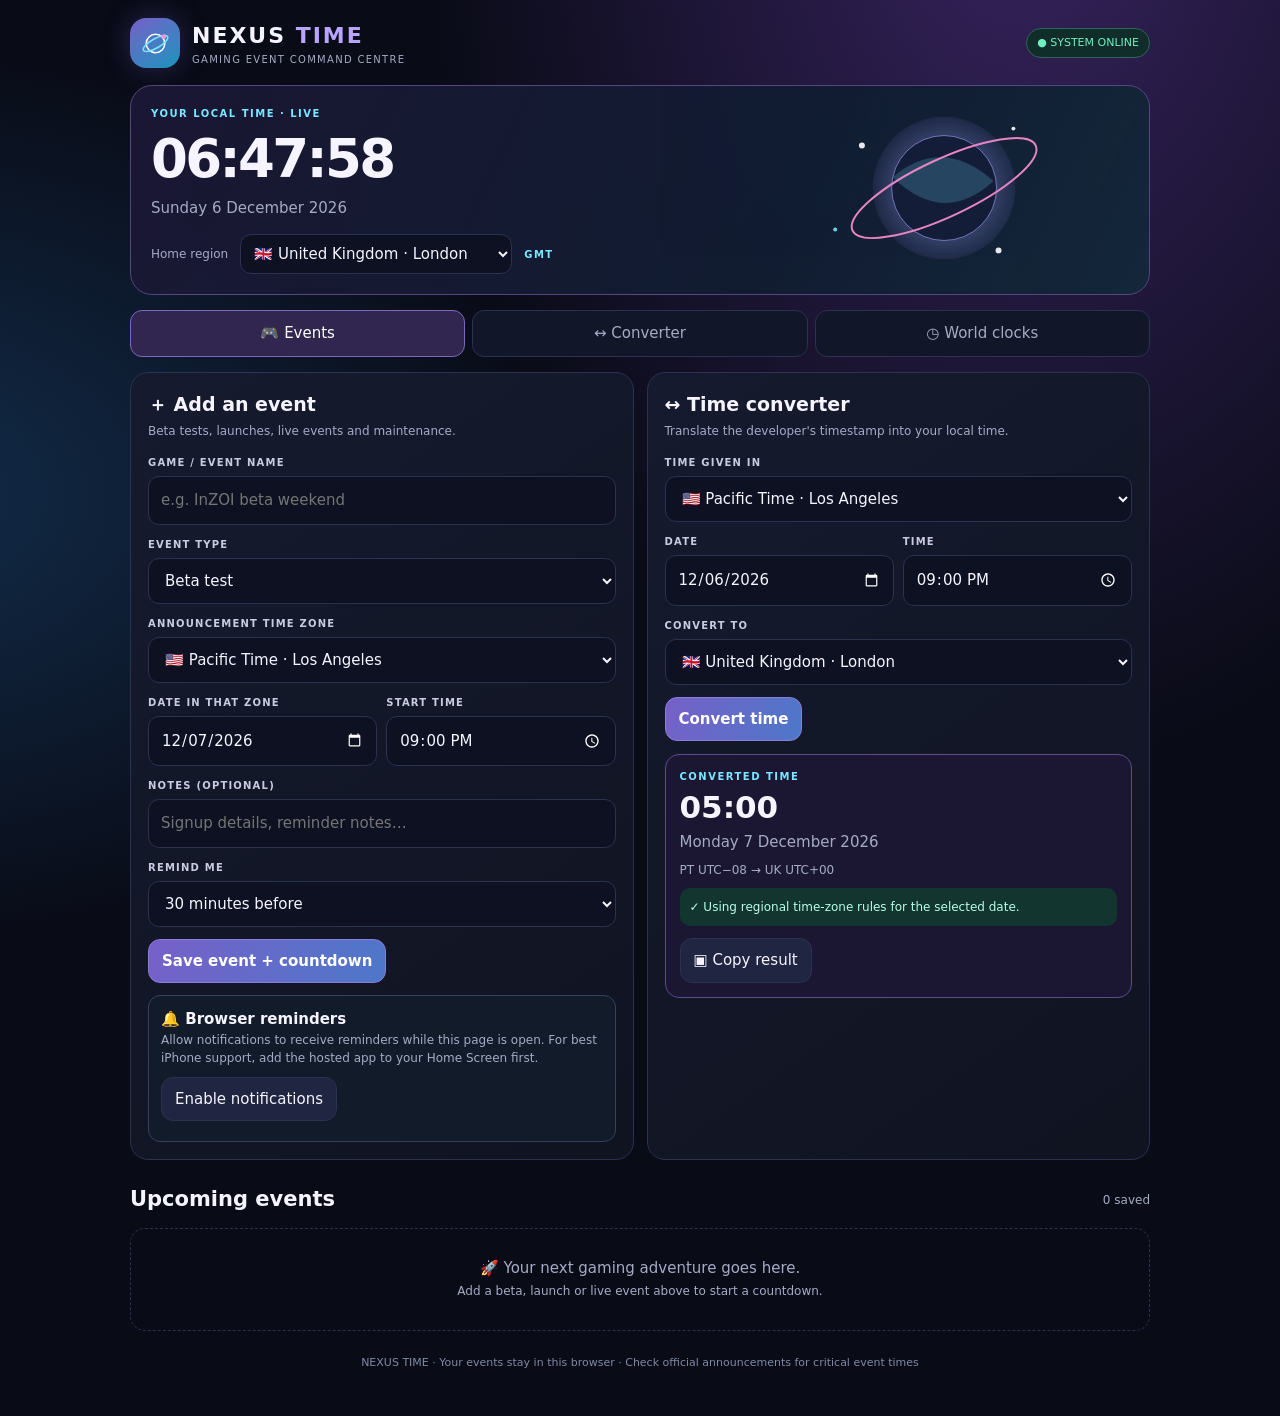
==== nexus-time/index.html @ 7887e9d9 "Add NEXUS TIME gaming event app" ====
<!doctype html>
<html lang="en">
<head>
<meta charset="utf-8"><meta name="viewport" content="width=device-width,initial-scale=1,viewport-fit=cover">
<meta name="theme-color" content="#0a0b18"><meta name="apple-mobile-web-app-capable" content="yes"><meta name="apple-mobile-web-app-status-bar-style" content="black-translucent"><meta name="apple-mobile-web-app-title" content="Nexus Time">
<link rel="manifest" href="./manifest.json"><link rel="icon" href="./icon.svg" type="image/svg+xml"><link rel="apple-touch-icon" href="./icon.svg">
<title>NEXUS TIME — Gaming Event HQ</title>
<style>
:root{color-scheme:dark;--bg:#090b16;--panel:#121629;--panel2:#191e35;--line:#2a3151;--text:#f5f4ff;--muted:#a5abc5;--purple:#b9a5ff;--cyan:#78e7ff;--green:#70efc0;--pink:#ff91d2}
*{box-sizing:border-box}body{margin:0;background:radial-gradient(ellipse at 80% -10%,#37235f 0,transparent 42%),radial-gradient(ellipse at -10% 35%,#122d4b 0,transparent 35%),var(--bg);color:var(--text);font:15px/1.5 system-ui,-apple-system,BlinkMacSystemFont,"Segoe UI",sans-serif}button,input,select{font:inherit}button{cursor:pointer;border:1px solid var(--line);border-radius:12px;padding:10px 13px;color:var(--text);background:#202641}button:active{transform:scale(.98)}input,select{width:100%;min-width:0;background:#0d1121;color:var(--text);border:1px solid var(--line);border-radius:11px;padding:12px}label{display:block;font-size:10px;letter-spacing:.12em;color:#c8cbe2;margin:0 0 6px;font-weight:750}.wrap{max-width:1050px;margin:auto;padding:18px 15px 45px}.head{display:flex;align-items:center;gap:12px;margin-bottom:17px}.logo{width:50px;height:50px;border-radius:16px;background:linear-gradient(145deg,#7760c9,#1c95bd);display:grid;place-items:center;box-shadow:0 0 28px #8a70ff40}.brand{font-weight:900;letter-spacing:.09em;font-size:22px}.brand span{color:var(--purple)}.sub{font-size:10px;letter-spacing:.13em;color:var(--muted)}.live{margin-left:auto;border:1px solid #2c6759;color:var(--green);background:#102d29;border-radius:20px;padding:6px 10px;font-size:11px;white-space:nowrap}.hero{position:relative;overflow:hidden;border:1px solid #554581;border-radius:22px;padding:20px;background:linear-gradient(115deg,#1b1735ed,#101d31ed 65%,#14283b);margin-bottom:15px;min-height:180px}.hero:after{content:"";position:absolute;right:0;top:0;width:48%;height:100%;background:url("data:image/svg+xml,%3Csvg xmlns='http://www.w3.org/2000/svg' viewBox='0 0 300 210'%3E%3Cdefs%3E%3CradialGradient id='g'%3E%3Cstop stop-color='%2378e7ff' stop-opacity='.7'/%3E%3Cstop offset='1' stop-color='%23a58bff' stop-opacity='.1'/%3E%3C/radialGradient%3E%3C/defs%3E%3Ccircle cx='190' cy='103' r='72' fill='url(%23g)'/%3E%3Ccircle cx='190' cy='103' r='53' fill='%23151d39' stroke='%23a9a0ff' stroke-opacity='.7'/%3E%3Cpath d='M138 92 Q188 50 240 96 Q190 142 138 92Z' fill='%2378e7ff' fill-opacity='.22'/%3E%3Cellipse cx='190' cy='103' rx='102' ry='29' fill='none' stroke='%23ff91d2' stroke-width='2' transform='rotate(-25 190 103)'/%3E%3Ccircle cx='107' cy='60' r='3' fill='white'/%3E%3Ccircle cx='260' cy='43' r='2' fill='white'/%3E%3Ccircle cx='80' cy='145' r='2' fill='%2378e7ff'/%3E%3Ccircle cx='245' cy='166' r='3' fill='white'/%3E%3C/svg%3E") center/contain no-repeat;opacity:.9;pointer-events:none}.eyebrow{color:var(--cyan);font-size:10px;letter-spacing:.15em;font-weight:800}.clock{font-size:clamp(35px,8vw,53px);font-weight:850;letter-spacing:-.05em;line-height:1.2;margin:6px 0}.muted{color:var(--muted)}.small{font-size:12px}.homebar{display:flex;align-items:center;gap:12px;flex-wrap:wrap;margin-top:15px;position:relative;z-index:1}.homebar select{width:auto;max-width:100%;padding:9px}.tabs{display:flex;gap:7px;margin:15px 0}.tab{flex:1;background:#121629;color:var(--muted);padding:11px 5px}.tab.active{background:#30264f;border-color:#7c68bd;color:white}.layout{display:grid;grid-template-columns:1fr 1fr;gap:13px}.panel,.event{background:linear-gradient(145deg,#151a2e,#101421);border:1px solid var(--line);border-radius:18px;padding:17px}.panel h2{font-size:19px;margin:0 0 4px}.panel p{margin:0 0 15px}.field{margin-bottom:12px}.grid2{display:grid;grid-template-columns:1fr 1fr;gap:9px}.primary{background:linear-gradient(110deg,#7760c9,#4d78c9);border-color:#8b7bdb;color:white;font-weight:750}.result{background:#1b1732;border:1px solid #5d4b91;border-radius:14px;padding:14px;margin-top:13px}.resulttime{font-size:31px;font-weight:850}.notice{padding:10px;border-radius:10px;background:#35242b;color:#ffd9e0;font-size:12px;margin-top:9px}.good{background:#13352f;color:#b5ffe4}.sectionhead{display:flex;align-items:center;justify-content:space-between;gap:10px;margin:24px 0 12px}.sectionhead h2{margin:0;font-size:21px}.events{display:grid;grid-template-columns:repeat(2,minmax(0,1fr));gap:12px}.event{padding:15px}.eventtop{display:flex;justify-content:space-between;gap:8px;align-items:center}.tag{font-size:10px;text-transform:uppercase;letter-spacing:.1em;color:var(--purple);font-weight:800}.event h3{margin:7px 0 3px;font-size:18px;overflow-wrap:anywhere}.count{font-size:23px;color:var(--green);font-weight:850;letter-spacing:-.03em;margin:12px 0 0}.actions{display:flex;gap:7px;flex-wrap:wrap;margin-top:13px}.actions button{font-size:12px;padding:7px 9px}.empty{grid-column:1/-1;text-align:center;padding:28px;border:1px dashed var(--line);border-radius:15px;color:var(--muted)}.zones{display:grid;grid-template-columns:repeat(2,minmax(0,1fr));gap:10px}.zone{display:flex;align-items:center;justify-content:space-between;gap:9px;padding:13px;background:#141a2b;border:1px solid #232b45;border-radius:13px}.zname{font-weight:700}.ztime{font-size:22px;color:var(--purple);font-variant-numeric:tabular-nums}.pin{font-size:12px;padding:6px 8px}.foot{text-align:center;font-size:11px;color:#7f89a6;margin-top:24px}.hidden{display:none!important}.reminderbox{border:1px solid #34415c;background:#111b2a;border-radius:12px;padding:12px;margin-top:12px}.status{font-size:12px;color:var(--muted);margin-top:8px}.toggle{display:flex;gap:9px;align-items:center}.toggle input{width:auto;accent-color:#a995ff}@media(max-width:680px){.wrap{padding:13px 11px 35px}.layout,.events,.zones{grid-template-columns:1fr}.hero{padding:17px;min-height:170px}.hero:after{width:55%;opacity:.6}.panel{padding:14px}.tabs{gap:4px}.tab{font-size:12px}.sectionhead{align-items:flex-start;flex-direction:column}.clock{font-size:42px}}
</style></head><body><main class="wrap">
<header class="head"><div class="logo"><svg width="31" height="31" viewBox="0 0 40 40" fill="none"><circle cx="20" cy="20" r="12" stroke="white" stroke-width="2"/><ellipse cx="20" cy="20" rx="18" ry="6" transform="rotate(-30 20 20)" stroke="#78e7ff" stroke-width="2"/><circle cx="31" cy="11" r="3" fill="#ff91d2"/></svg></div><div><div class="brand">NEXUS <span>TIME</span></div><div class="sub">GAMING EVENT COMMAND CENTRE</div></div><div class="live">● SYSTEM ONLINE</div></header>
<section class="hero"><div class="eyebrow">YOUR LOCAL TIME · LIVE</div><div id="homeTime" class="clock">--:--:--</div><div id="homeDate" class="muted">Loading your clock…</div><div class="homebar"><span class="small muted">Home region</span><select id="homeZone" aria-label="Home time zone"></select><span id="homeAbbr" class="eyebrow">BST / GMT</span></div></section>
<nav class="tabs"><button class="tab active" data-tab="events">🎮 Events</button><button class="tab" data-tab="converter">↔ Converter</button><button class="tab" data-tab="clocks">◷ World clocks</button></nav>
<section id="eventsView"><div class="layout">
<section class="panel"><h2>＋ Add an event</h2><p class="muted small">Beta tests, launches, live events and maintenance.</p><form id="eventForm">
<div class="field"><label for="game">GAME / EVENT NAME</label><input id="game" required maxlength="90" placeholder="e.g. InZOI beta weekend"></div>
<div class="field"><label for="kind">EVENT TYPE</label><select id="kind"><option>Beta test</option><option>Game launch</option><option>Server maintenance</option><option>Live event</option><option>Season / update</option><option>Other</option></select></div>
<div class="field"><label for="eventZone">ANNOUNCEMENT TIME ZONE</label><select id="eventZone"></select></div>
<div class="grid2"><div class="field"><label for="eventDate">DATE IN THAT ZONE</label><input id="eventDate" type="date" required></div><div class="field"><label for="eventTime">START TIME</label><input id="eventTime" type="time" value="21:00" required></div></div>
<div class="field"><label for="eventNotes">NOTES (OPTIONAL)</label><input id="eventNotes" maxlength="160" placeholder="Signup details, reminder notes…"></div>
<div class="field"><label for="lead">REMIND ME</label><select id="lead"><option value="5">5 minutes before</option><option value="15">15 minutes before</option><option value="30" selected>30 minutes before</option><option value="60">1 hour before</option><option value="1440">1 day before</option><option value="0">No reminder</option></select></div>
<button class="primary" type="submit">Save event + countdown</button><div id="formMessage" class="status" role="status"></div>
</form><div class="reminderbox"><div style="font-weight:750">🔔 Browser reminders</div><div class="muted small">Allow notifications to receive reminders while this page is open. For best iPhone support, add the hosted app to your Home Screen first.</div><button id="enableNotifications" style="margin-top:10px">Enable notifications</button><div id="notifyStatus" class="status" role="status"></div></div>
</section>
<section class="panel" id="converterPanel"><h2>↔ Time converter</h2><p class="muted small">Translate the developer's timestamp into your local time.</p>
<div class="field"><label for="fromZone">TIME GIVEN IN</label><select id="fromZone"></select></div><div class="grid2"><div class="field"><label for="fromDate">DATE</label><input id="fromDate" type="date"></div><div class="field"><label for="fromTime">TIME</label><input id="fromTime" type="time" value="21:00"></div></div><div class="field"><label for="toZone">CONVERT TO</label><select id="toZone"></select></div><button id="convertBtn" class="primary">Convert time</button>
<div class="result"><div class="eyebrow">CONVERTED TIME</div><div id="convertedTime" class="resulttime">—</div><div id="convertedDate" class="muted">Choose a date and time</div><div id="offsetLine" class="small muted" style="margin-top:8px"></div><div id="dstNotice"></div><button id="copyResult" style="margin-top:12px">▣ Copy result</button></div></section></div>
<div class="sectionhead"><h2>Upcoming events</h2><span id="eventCount" class="muted small">0 saved</span></div><div id="eventsList" class="events"></div></section>
<section id="converterView" class="hidden"><div class="panel"><h2>Time converter</h2><p class="muted small">Enter a date and time on the Events tab to convert it accurately.</p><button class="primary" onclick="document.querySelector('[data-tab=events]').click()">Open converter</button></div></section>
<section id="clocksView" class="hidden"><h2 class="sectionhead">Pinned world clocks</h2><p class="muted small">Your most-used gaming regions, all in one place.</p><div id="zonesList" class="zones"></div><div class="sectionhead"><h2>Pin another region</h2></div><div class="grid2"><select id="addZone"></select><button id="addZoneBtn" class="primary">＋ Pin region</button></div></section>
<footer class="foot">NEXUS TIME · Your events stay in this browser · Check official announcements for critical event times</footer>
</main>
<script>
const Z=[["Europe/London","🇬🇧 United Kingdom · London","UK"],["America/New_York","🇺🇸 Eastern Time · New York","ET"],["America/Los_Angeles","🇺🇸 Pacific Time · Los Angeles","PT"],["America/Chicago","🇺🇸 Central Time · Chicago","CT"],["America/Denver","🇺🇸 Mountain Time · Denver","MT"],["Europe/Berlin","🇪🇺 Central Europe · Berlin","CET/CEST"],["Asia/Tokyo","🇯🇵 Japan · Tokyo","JST"],["Asia/Seoul","🇰🇷 South Korea · Seoul","KST"],["Australia/Sydney","🇦🇺 Australia · Sydney","AET"],["UTC","🌐 Coordinated Universal Time","UTC"],["America/Phoenix","🇺🇸 Arizona · Phoenix","MST"],["Asia/Singapore","🇸🇬 Singapore","SGT"]];
const $=id=>document.getElementById(id), zone=id=>Z.find(z=>z[0]===id)||Z[0], iso=d=>d.getFullYear()+"-"+String(d.getMonth()+1).padStart(2,"0")+"-"+String(d.getDate()).padStart(2,"0");
function fill(id,sel){$(id).innerHTML=Z.map(z=>'<option value="'+z[0]+'" '+(z[0]===sel?'selected':'')+'>'+z[1]+'</option>').join("")}
fill("homeZone","Europe/London");fill("eventZone","America/Los_Angeles");fill("fromZone","America/Los_Angeles");fill("toZone","Europe/London");fill("addZone","Asia/Seoul");
$("eventDate").value=iso(new Date(Date.now()+86400000));$("fromDate").value=iso(new Date());
let pins=["America/Los_Angeles","America/New_York","Asia/Seoul","UTC"],events=[];
try{pins=JSON.parse(localStorage.getItem("nexusPins")||JSON.stringify(pins));events=JSON.parse(localStorage.getItem("nexusEvents")||"[]")}catch(e){}
let lastResult="",notified=new Set();try{notified=new Set(JSON.parse(sessionStorage.getItem("nexusNotified")||"[]"))}catch(e){}
const save=()=>{try{localStorage.setItem("nexusPins",JSON.stringify(pins));localStorage.setItem("nexusEvents",JSON.stringify(events))}catch(e){}};
function parts(d,z){let a={};new Intl.DateTimeFormat("en-GB",{timeZone:z,year:"numeric",month:"2-digit",day:"2-digit",hour:"2-digit",minute:"2-digit",second:"2-digit",hourCycle:"h23"}).formatToParts(d).forEach(p=>a[p.type]=p.value);return a}
function off(d,z){let p=parts(d,z);return Math.round((Date.UTC(+p.year,+p.month-1,+p.day,+p.hour,+p.minute,+p.second)-d.getTime())/60000)}
function offTxt(d,z){let n=off(d,z);return "UTC"+(n<0?"−":"+")+String(Math.floor(Math.abs(n)/60)).padStart(2,"0")+(Math.abs(n)%60?":"+String(Math.abs(n)%60).padStart(2,"0"):"")}
function fmt(d,z,o){return new Intl.DateTimeFormat("en-GB",{timeZone:z,...o}).format(d)}
function localInstant(ds,ts,z){let [y,m,day]=ds.split("-").map(Number),[h,mi]=ts.split(":").map(Number),want=Date.UTC(y,m-1,day,h,mi),guess=want;for(let i=0;i<5;i++){let p=parts(new Date(guess),z),rep=Date.UTC(+p.year,+p.month-1,+p.day,+p.hour,+p.minute,+p.second),next=guess+want-rep;if(next===guess)break;guess=next}return new Date(guess)}
function safe(s){return String(s).replace(/[&<>"']/g,c=>({"&":"&amp;","<":"&lt;",">":"&gt;",'"':"&quot;","'":"&#39;"}[c]))}
function zdt(d,z){return fmt(d,z,{weekday:"short",day:"numeric",month:"short",year:"numeric"})+" · "+fmt(d,z,{hour:"2-digit",minute:"2-digit",hourCycle:"h23"})}
function clock(){let d=new Date(),z=$("homeZone").value;$("homeTime").textContent=fmt(d,z,{hour:"2-digit",minute:"2-digit",second:"2-digit",hourCycle:"h23"});$("homeDate").textContent=fmt(d,z,{weekday:"long",day:"numeric",month:"long",year:"numeric"});$("homeAbbr").textContent=fmt(d,z,{timeZoneName:"short"}).split(" ").pop();renderClocks();renderEvents();checkReminders()}
$("homeZone").addEventListener("change",clock);
function convert(){let f=$("fromZone").value,t=$("toZone").value,ds=$("fromDate").value,ts=$("fromTime").value;if(!ds||!ts)return;let d=localInstant(ds,ts,f),p=parts(d,f),mismatch=+p.year!==+ds.slice(0,4)||+p.month!==+ds.slice(5,7)||+p.day!==+ds.slice(8,10)||+p.hour!==+ts.slice(0,2)||+p.minute!==+ts.slice(3,5);$("convertedTime").textContent=fmt(d,t,{hour:"2-digit",minute:"2-digit",hourCycle:"h23"});$("convertedDate").textContent=fmt(d,t,{weekday:"long",day:"numeric",month:"long",year:"numeric"});$("offsetLine").textContent=zone(f)[2]+" "+offTxt(d,f)+" → "+zone(t)[2]+" "+offTxt(d,t);$("dstNotice").innerHTML=mismatch?'<div class="notice">⚠️ This time may fall in a clock-change gap or overlap. Check the official event timestamp.</div>':'<div class="notice good">✓ Using regional time-zone rules for the selected date.</div>';lastResult=ds+" "+ts+" "+zone(f)[2]+" = "+$("convertedTime").textContent+" on "+$("convertedDate").textContent+" ("+zone(t)[2]+")"}
$("convertBtn").addEventListener("click",convert);["fromZone","toZone","fromDate","fromTime"].forEach(id=>$(id).addEventListener("change",convert));$("copyResult").addEventListener("click",async()=>{if(!lastResult)convert();try{await navigator.clipboard.writeText(lastResult);$("copyResult").textContent="✓ Copied"}catch(e){$("copyResult").textContent="Copy unavailable — select result text"}});
$("eventForm").addEventListener("submit",e=>{e.preventDefault();let name=$("game").value.trim(),date=$("eventDate").value,time=$("eventTime").value,z=$("eventZone").value;if(!name||!date||!time)return;let d=localInstant(date,time,z),p=parts(d,z);if(+p.hour!==+time.slice(0,2)||+p.minute!==+time.slice(3,5)){$("formMessage").textContent="This time may be affected by a clock change. Please check the date and time.";return}events.push({id:Date.now().toString(36)+Math.random().toString(36).slice(2,6),name,kind:$("kind").value,date,time,zone:z,notes:$("eventNotes").value.trim(),lead:+$("lead").value});save();$("game").value="";$("eventNotes").value="";$("formMessage").textContent="Event saved on this device ✓";renderEvents()});
function countdown(ms){if(ms<=0)return "Started / underway";let s=Math.floor(ms/1000),d=Math.floor(s/86400);s%=86400;let h=Math.floor(s/3600);s%=3600;let m=Math.floor(s/60);return d?d+"d "+h+"h "+m+"m":h?h+"h "+m+"m "+s%60+"s":m+"m "+s%60+"s"}
function renderEvents(){let n=new Date();$("eventCount").textContent=events.length+" saved";if(!events.length){$("eventsList").innerHTML='<div class="empty">🚀 Your next gaming adventure goes here.<br><span class="small">Add a beta, launch or live event above to start a countdown.</span></div>';return}events.sort((a,b)=>localInstant(a.date,a.time,a.zone)-localInstant(b.date,b.time,b.zone));$("eventsList").innerHTML=events.map(e=>{let d=localInstant(e.date,e.time,e.zone),diff=d-n;return '<article class="event"><div class="eventtop"><span class="tag">'+safe(e.kind)+'</span><span class="muted small">'+safe(zone(e.zone)[2])+'</span></div><h3>'+safe(e.name)+'</h3><div class="muted small">'+safe(zdt(d,e.zone))+'</div><div class="count">'+countdown(diff)+'</div><div class="muted small">'+(diff>0?"until event starts":diff>-86400000?"started less than 24 hours ago":"event has passed")+'</div>'+(e.notes?'<p class="muted small">'+safe(e.notes)+'</p>':"")+'<div class="muted small" style="margin-top:9px">Your time: '+safe(zdt(d,$("homeZone").value))+'</div><div class="muted small">Reminder: '+(e.lead?e.lead===1440?"1 day before":e.lead>=60?(e.lead/60)+" hour(s) before":e.lead+" min before":"off")+'</div><div class="actions"><button data-action="convert" data-id="'+e.id+'">↔ Convert</button><button data-action="delete" data-id="'+e.id+'">✕ Remove</button></div></article>'}).join("")}
$("eventsList").addEventListener("click",e=>{let b=e.target.closest("button[data-action]");if(!b)return;let item=events.find(x=>x.id===b.dataset.id);if(!item)return;if(b.dataset.action==="delete"){events=events.filter(x=>x.id!==item.id);save();renderEvents()}else{$("fromZone").value=item.zone;$("fromDate").value=item.date;$("fromTime").value=item.time;$("toZone").value=$("homeZone").value;convert();document.querySelector('[data-tab="converter"]').click();window.scrollTo({top:0,behavior:"smooth"})}});
function renderClocks(){$("zonesList").innerHTML=pins.map(id=>{let d=new Date();return '<div class="zone"><div><div class="zname">'+safe(zone(id)[1])+'</div><div class="muted small">'+offTxt(d,id)+'</div></div><div class="ztime">'+fmt(d,id,{hour:"2-digit",minute:"2-digit",hourCycle:"h23"})+'</div><button class="pin" data-unpin="'+id+'">×</button></div>'}).join("")||'<div class="empty">No pinned zones yet.</div>'}
$("zonesList").addEventListener("click",e=>{let b=e.target.closest("[data-unpin]");if(!b)return;pins=pins.filter(x=>x!==b.dataset.unpin);save();renderClocks()});$("addZoneBtn").addEventListener("click",()=>{let z=$("addZone").value;if(!pins.includes(z))pins.push(z);save();renderClocks()});
document.querySelectorAll("[data-tab]").forEach(b=>b.addEventListener("click",()=>{document.querySelectorAll("[data-tab]").forEach(x=>x.classList.toggle("active",x===b));["events","converter","clocks"].forEach(v=>$(v+"View").classList.toggle("hidden",v!==b.dataset.tab));if(b.dataset.tab==="clocks")renderClocks()}));
$("enableNotifications").addEventListener("click",async()=>{if(!("Notification"in window)){$("notifyStatus").textContent="Notifications are not supported in this browser. Try adding the hosted site to your Home Screen.";return}try{let p=await Notification.requestPermission();$("notifyStatus").textContent=p==="granted"?"Notifications allowed. Reminders work while the app is open; background delivery is not guaranteed.": "Permission not granted. You can still use the countdowns."}catch(e){$("notifyStatus").textContent="Could not request permission here. Open the hosted HTTPS app in Safari."}});
function checkReminders(){if(!("Notification"in window)||Notification.permission!=="granted")return;let now=Date.now();events.forEach(e=>{if(!e.lead)return;let when=localInstant(e.date,e.time,e.zone).getTime(),key=e.id+":"+e.lead;if(when-now<=e.lead*60000&&when-now>e.lead*60000-65000&&!notified.has(key)){try{new Notification("NEXUS TIME · "+e.name,{body:"Starts in "+e.lead+" minutes · "+zdt(new Date(when),$("homeZone").value),icon:"./icon.svg"});notified.add(key);sessionStorage.setItem("nexusNotified",JSON.stringify([...notified]))}catch(err){}}})}
if("serviceWorker"in navigator && location.protocol.startsWith("http"))window.addEventListener("load",()=>navigator.serviceWorker.register("./sw.js").catch(()=>{}));
convert();clock();setInterval(()=>{clock();convert()},1000);
</script></body></html>
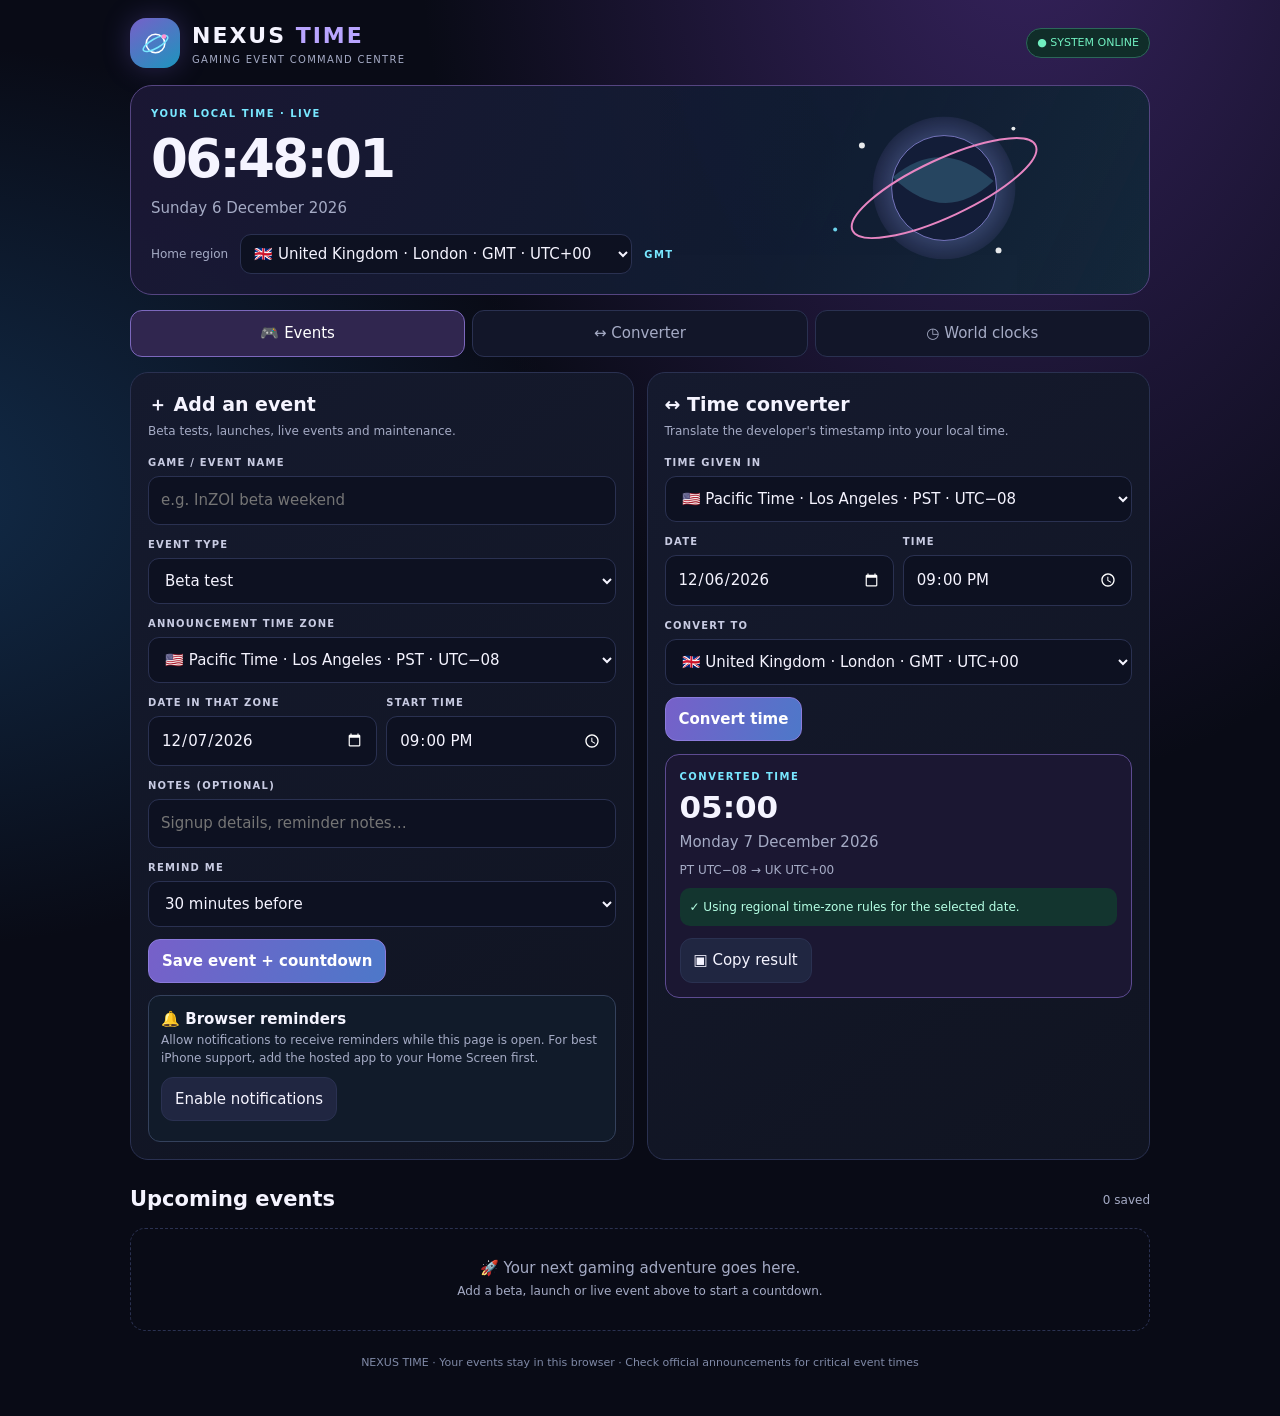
==== commit 1612f449: "Show date-aware time zone abbreviations in selectors" ====
--- a/nexus-time/index.html
+++ b/nexus-time/index.html
@@ -34,9 +34,14 @@
 <script>
 const Z=[["Europe/London","🇬🇧 United Kingdom · London","UK"],["America/New_York","🇺🇸 Eastern Time · New York","ET"],["America/Los_Angeles","🇺🇸 Pacific Time · Los Angeles","PT"],["America/Chicago","🇺🇸 Central Time · Chicago","CT"],["America/Denver","🇺🇸 Mountain Time · Denver","MT"],["Europe/Berlin","🇪🇺 Central Europe · Berlin","CET/CEST"],["Asia/Tokyo","🇯🇵 Japan · Tokyo","JST"],["Asia/Seoul","🇰🇷 South Korea · Seoul","KST"],["Australia/Sydney","🇦🇺 Australia · Sydney","AET"],["UTC","🌐 Coordinated Universal Time","UTC"],["America/Phoenix","🇺🇸 Arizona · Phoenix","MST"],["Asia/Singapore","🇸🇬 Singapore","SGT"]];
 const $=id=>document.getElementById(id), zone=id=>Z.find(z=>z[0]===id)||Z[0], iso=d=>d.getFullYear()+"-"+String(d.getMonth()+1).padStart(2,"0")+"-"+String(d.getDate()).padStart(2,"0");
-function fill(id,sel){$(id).innerHTML=Z.map(z=>'<option value="'+z[0]+'" '+(z[0]===sel?'selected':'')+'>'+z[1]+'</option>').join("")}
+function zoneLabel(z,dateStr){let d=dateStr?new Date(dateStr+"T12:00:00Z"):new Date();let a=new Intl.DateTimeFormat("en-US",{timeZone:z[0],timeZoneName:"short"}).formatToParts(d).find(p=>p.type==="timeZoneName")?.value||z[2];return z[1]+" · "+a+" · "+offTxt(d,z[0])}
+function fill(id,sel,dateStr){$(id).innerHTML=Z.map(z=>'<option value="'+z[0]+'" '+(z[0]===sel?'selected':'')+'>'+safe(zoneLabel(z,dateStr))+'</option>').join("")}
+function refreshZoneSelect(id,dateStr){let current=$(id).value;fill(id,current,dateStr)}
 fill("homeZone","Europe/London");fill("eventZone","America/Los_Angeles");fill("fromZone","America/Los_Angeles");fill("toZone","Europe/London");fill("addZone","Asia/Seoul");
 $("eventDate").value=iso(new Date(Date.now()+86400000));$("fromDate").value=iso(new Date());
+refreshZoneSelect("eventZone",$("eventDate").value);refreshZoneSelect("fromZone",$("fromDate").value);refreshZoneSelect("toZone",$("fromDate").value);
+$("eventDate").addEventListener("change",()=>refreshZoneSelect("eventZone",$("eventDate").value));
+$("fromDate").addEventListener("change",()=>{refreshZoneSelect("fromZone",$("fromDate").value);refreshZoneSelect("toZone",$("fromDate").value);convert()});
 let pins=["America/Los_Angeles","America/New_York","Asia/Seoul","UTC"],events=[];
 try{pins=JSON.parse(localStorage.getItem("nexusPins")||JSON.stringify(pins));events=JSON.parse(localStorage.getItem("nexusEvents")||"[]")}catch(e){}
 let lastResult="",notified=new Set();try{notified=new Set(JSON.parse(sessionStorage.getItem("nexusNotified")||"[]"))}catch(e){}
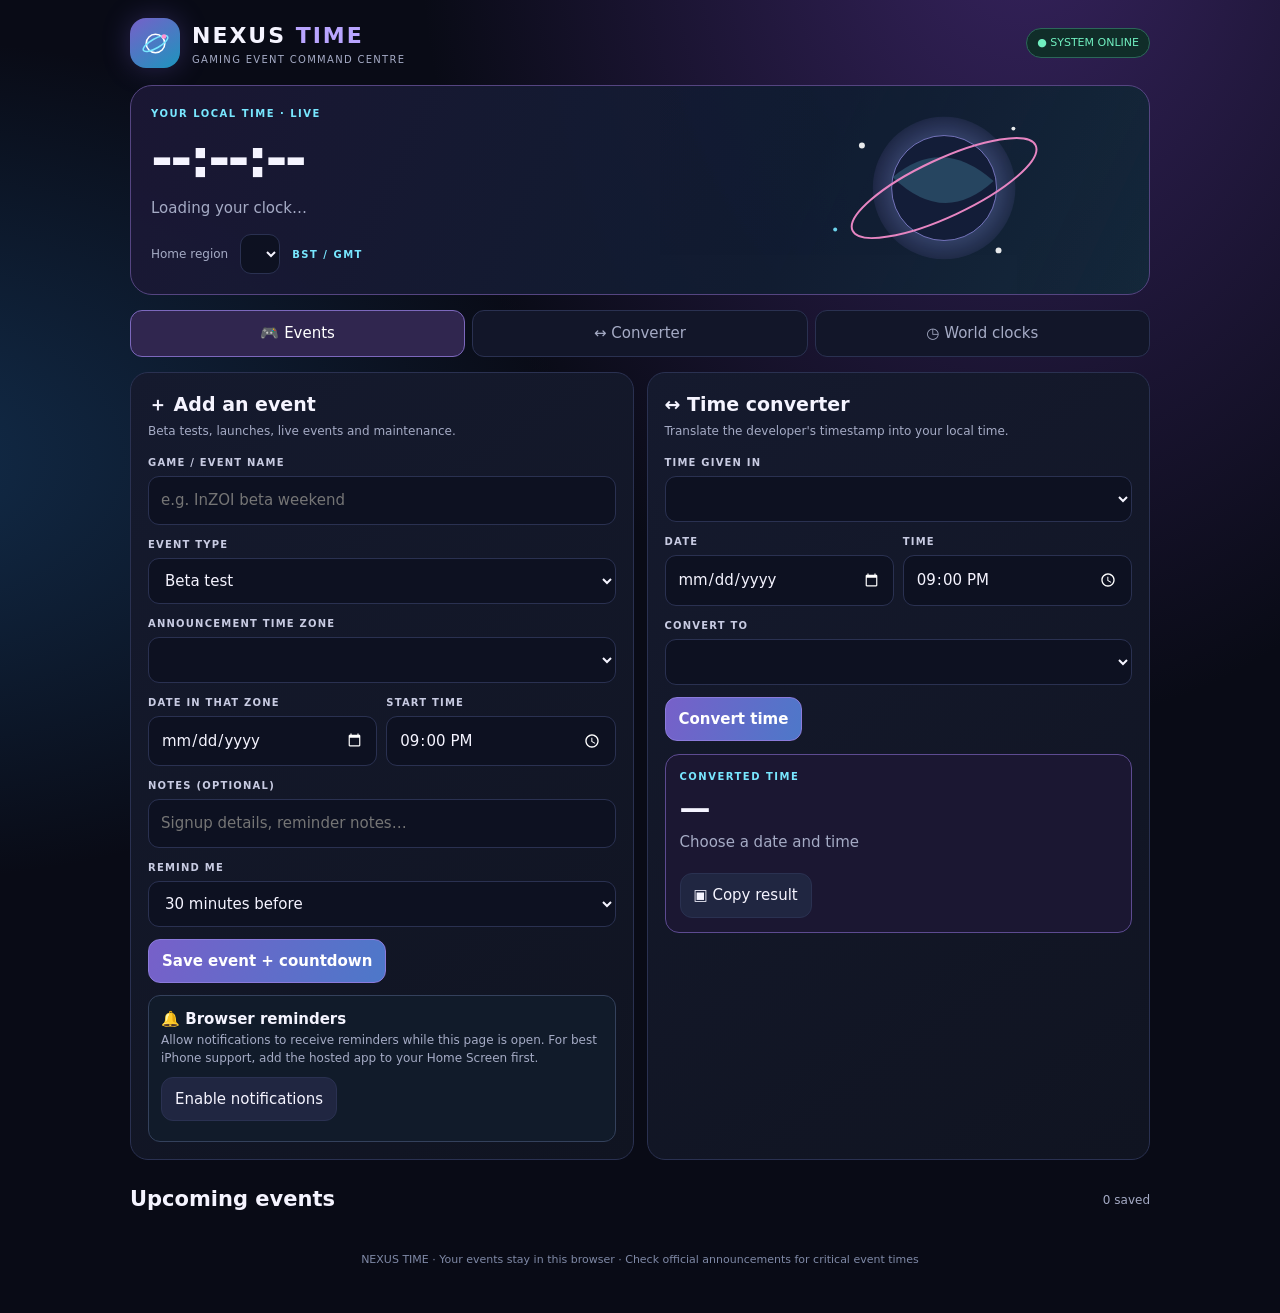
==== commit f96af86c: "Fix selector label initialization" ====
--- a/nexus-time/index.html
+++ b/nexus-time/index.html
@@ -35,7 +35,7 @@
 const Z=[["Europe/London","🇬🇧 United Kingdom · London","UK"],["America/New_York","🇺🇸 Eastern Time · New York","ET"],["America/Los_Angeles","🇺🇸 Pacific Time · Los Angeles","PT"],["America/Chicago","🇺🇸 Central Time · Chicago","CT"],["America/Denver","🇺🇸 Mountain Time · Denver","MT"],["Europe/Berlin","🇪🇺 Central Europe · Berlin","CET/CEST"],["Asia/Tokyo","🇯🇵 Japan · Tokyo","JST"],["Asia/Seoul","🇰🇷 South Korea · Seoul","KST"],["Australia/Sydney","🇦🇺 Australia · Sydney","AET"],["UTC","🌐 Coordinated Universal Time","UTC"],["America/Phoenix","🇺🇸 Arizona · Phoenix","MST"],["Asia/Singapore","🇸🇬 Singapore","SGT"]];
 const $=id=>document.getElementById(id), zone=id=>Z.find(z=>z[0]===id)||Z[0], iso=d=>d.getFullYear()+"-"+String(d.getMonth()+1).padStart(2,"0")+"-"+String(d.getDate()).padStart(2,"0");
 function zoneLabel(z,dateStr){let d=dateStr?new Date(dateStr+"T12:00:00Z"):new Date();let a=new Intl.DateTimeFormat("en-US",{timeZone:z[0],timeZoneName:"short"}).formatToParts(d).find(p=>p.type==="timeZoneName")?.value||z[2];return z[1]+" · "+a+" · "+offTxt(d,z[0])}
-function fill(id,sel,dateStr){$(id).innerHTML=Z.map(z=>'<option value="'+z[0]+'" '+(z[0]===sel?'selected':'')+'>'+safe(zoneLabel(z,dateStr))+'</option>').join("")}
+function fill(id,sel,dateStr){$(id).innerHTML=Z.map(z=>'<option value="'+z[0]+'" '+(z[0]===sel?'selected':'')+''>${zoneLabel(z,dateStr)}</option>').join("")}
 function refreshZoneSelect(id,dateStr){let current=$(id).value;fill(id,current,dateStr)}
 fill("homeZone","Europe/London");fill("eventZone","America/Los_Angeles");fill("fromZone","America/Los_Angeles");fill("toZone","Europe/London");fill("addZone","Asia/Seoul");
 $("eventDate").value=iso(new Date(Date.now()+86400000));$("fromDate").value=iso(new Date());
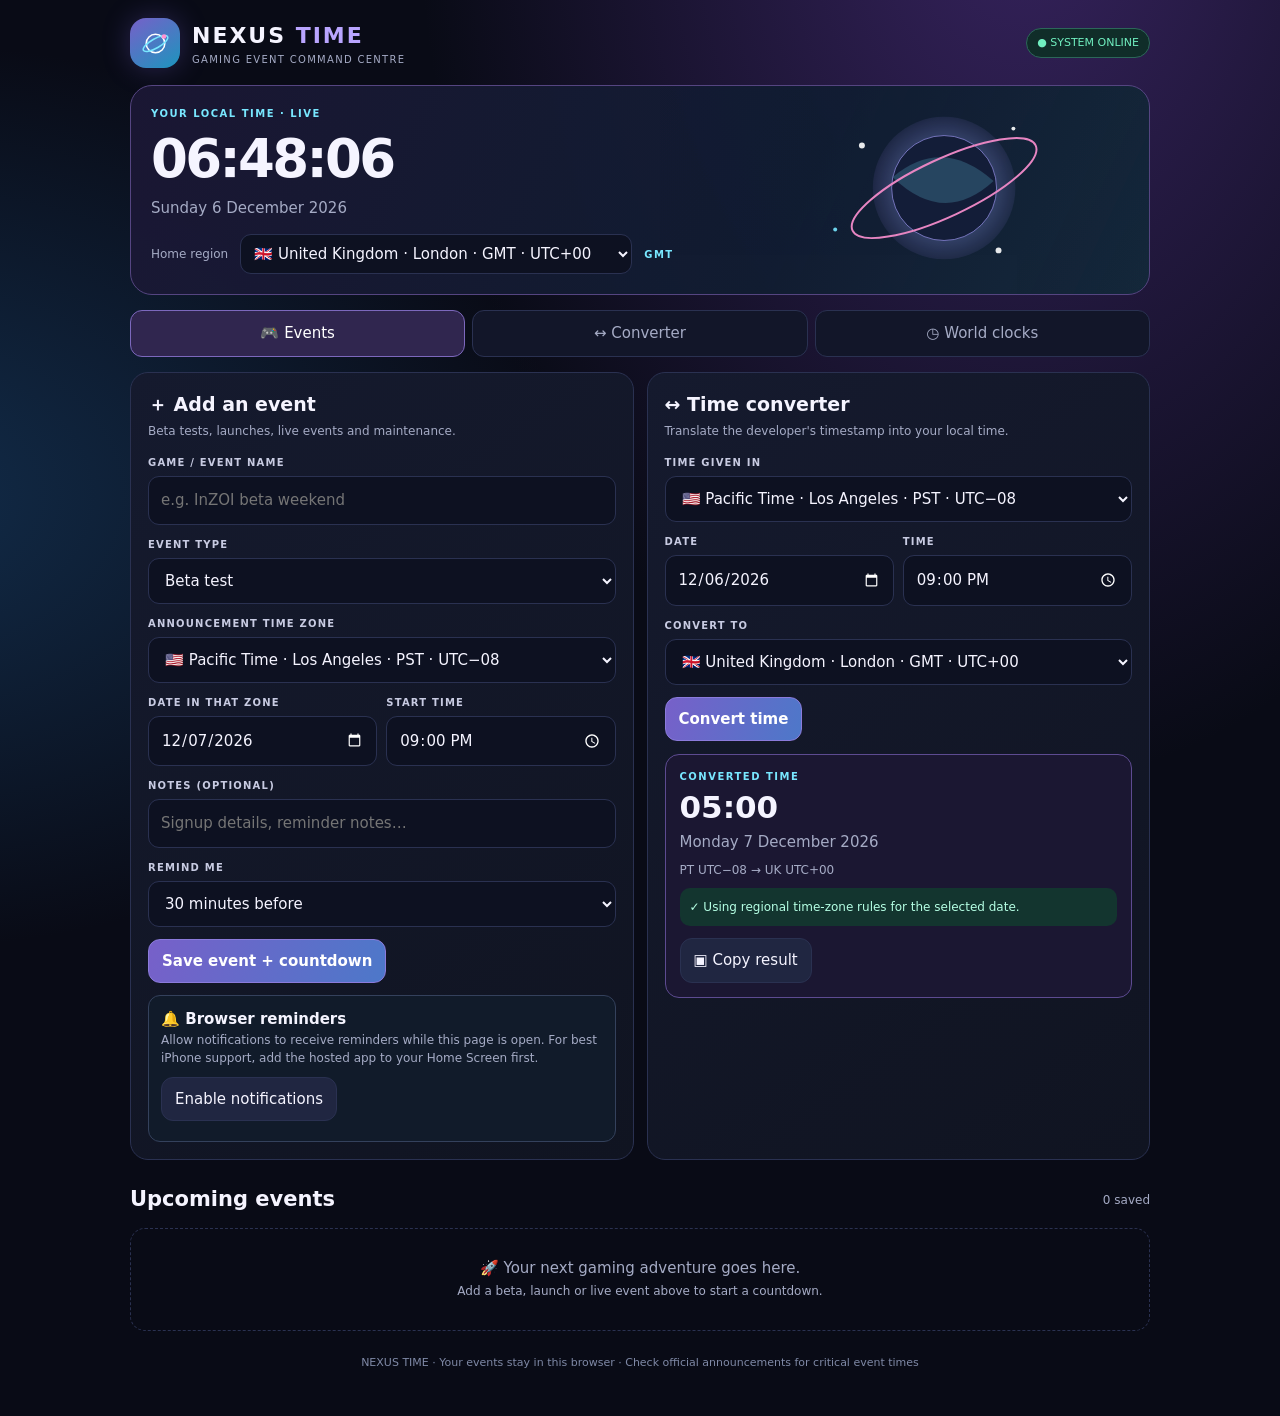
==== commit 56eabedc: "Correct dynamic time zone option labels" ====
--- a/nexus-time/index.html
+++ b/nexus-time/index.html
@@ -35,7 +35,7 @@
 const Z=[["Europe/London","🇬🇧 United Kingdom · London","UK"],["America/New_York","🇺🇸 Eastern Time · New York","ET"],["America/Los_Angeles","🇺🇸 Pacific Time · Los Angeles","PT"],["America/Chicago","🇺🇸 Central Time · Chicago","CT"],["America/Denver","🇺🇸 Mountain Time · Denver","MT"],["Europe/Berlin","🇪🇺 Central Europe · Berlin","CET/CEST"],["Asia/Tokyo","🇯🇵 Japan · Tokyo","JST"],["Asia/Seoul","🇰🇷 South Korea · Seoul","KST"],["Australia/Sydney","🇦🇺 Australia · Sydney","AET"],["UTC","🌐 Coordinated Universal Time","UTC"],["America/Phoenix","🇺🇸 Arizona · Phoenix","MST"],["Asia/Singapore","🇸🇬 Singapore","SGT"]];
 const $=id=>document.getElementById(id), zone=id=>Z.find(z=>z[0]===id)||Z[0], iso=d=>d.getFullYear()+"-"+String(d.getMonth()+1).padStart(2,"0")+"-"+String(d.getDate()).padStart(2,"0");
 function zoneLabel(z,dateStr){let d=dateStr?new Date(dateStr+"T12:00:00Z"):new Date();let a=new Intl.DateTimeFormat("en-US",{timeZone:z[0],timeZoneName:"short"}).formatToParts(d).find(p=>p.type==="timeZoneName")?.value||z[2];return z[1]+" · "+a+" · "+offTxt(d,z[0])}
-function fill(id,sel,dateStr){$(id).innerHTML=Z.map(z=>'<option value="'+z[0]+'" '+(z[0]===sel?'selected':'')+''>${zoneLabel(z,dateStr)}</option>').join("")}
+function fill(id,sel,dateStr){$(id).innerHTML=Z.map(z=>'<option value="'+z[0]+'" '+(z[0]===sel?'selected':'')+' >'+zoneLabel(z,dateStr)+'</option>').join("")}
 function refreshZoneSelect(id,dateStr){let current=$(id).value;fill(id,current,dateStr)}
 fill("homeZone","Europe/London");fill("eventZone","America/Los_Angeles");fill("fromZone","America/Los_Angeles");fill("toZone","Europe/London");fill("addZone","Asia/Seoul");
 $("eventDate").value=iso(new Date(Date.now()+86400000));$("fromDate").value=iso(new Date());
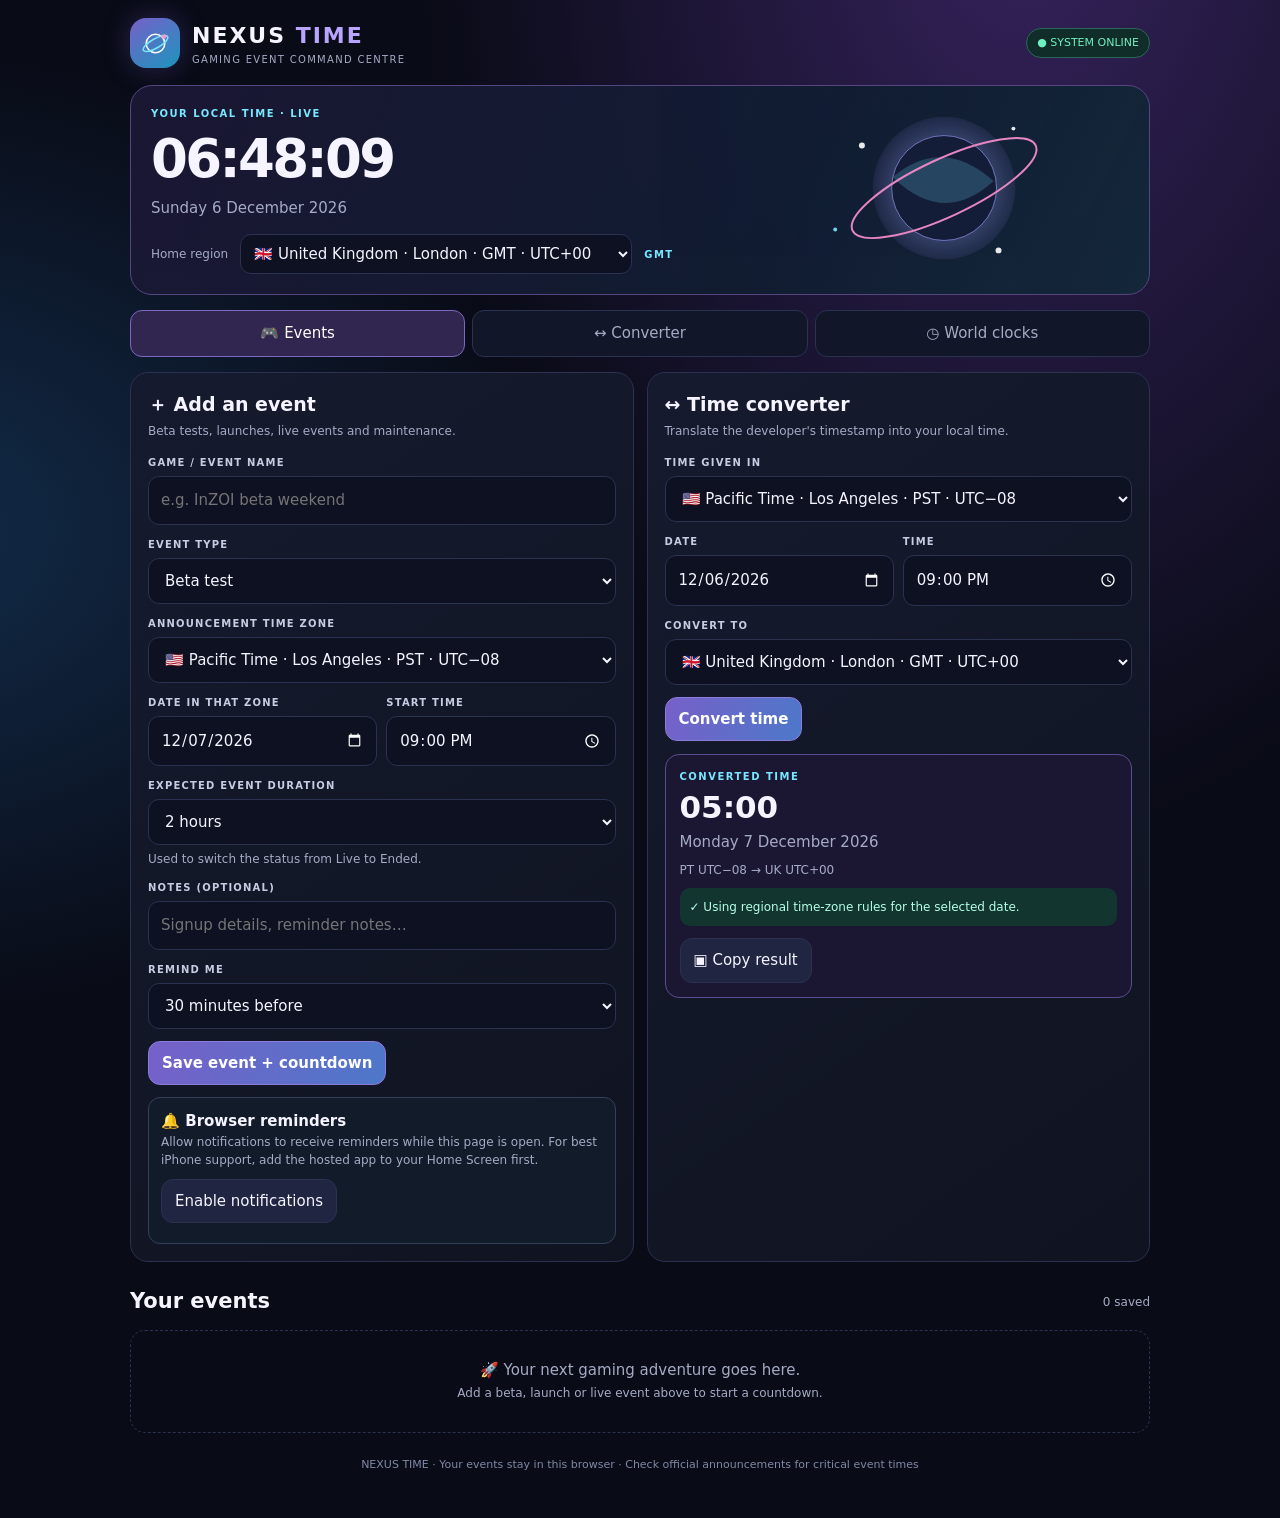
==== commit 9a1abe3a: "Add live event status badges and durations" ====
--- a/nexus-time/index.html
+++ b/nexus-time/index.html
@@ -7,7 +7,7 @@
 <title>NEXUS TIME — Gaming Event HQ</title>
 <style>
 :root{color-scheme:dark;--bg:#090b16;--panel:#121629;--panel2:#191e35;--line:#2a3151;--text:#f5f4ff;--muted:#a5abc5;--purple:#b9a5ff;--cyan:#78e7ff;--green:#70efc0;--pink:#ff91d2}
-*{box-sizing:border-box}body{margin:0;background:radial-gradient(ellipse at 80% -10%,#37235f 0,transparent 42%),radial-gradient(ellipse at -10% 35%,#122d4b 0,transparent 35%),var(--bg);color:var(--text);font:15px/1.5 system-ui,-apple-system,BlinkMacSystemFont,"Segoe UI",sans-serif}button,input,select{font:inherit}button{cursor:pointer;border:1px solid var(--line);border-radius:12px;padding:10px 13px;color:var(--text);background:#202641}button:active{transform:scale(.98)}input,select{width:100%;min-width:0;background:#0d1121;color:var(--text);border:1px solid var(--line);border-radius:11px;padding:12px}label{display:block;font-size:10px;letter-spacing:.12em;color:#c8cbe2;margin:0 0 6px;font-weight:750}.wrap{max-width:1050px;margin:auto;padding:18px 15px 45px}.head{display:flex;align-items:center;gap:12px;margin-bottom:17px}.logo{width:50px;height:50px;border-radius:16px;background:linear-gradient(145deg,#7760c9,#1c95bd);display:grid;place-items:center;box-shadow:0 0 28px #8a70ff40}.brand{font-weight:900;letter-spacing:.09em;font-size:22px}.brand span{color:var(--purple)}.sub{font-size:10px;letter-spacing:.13em;color:var(--muted)}.live{margin-left:auto;border:1px solid #2c6759;color:var(--green);background:#102d29;border-radius:20px;padding:6px 10px;font-size:11px;white-space:nowrap}.hero{position:relative;overflow:hidden;border:1px solid #554581;border-radius:22px;padding:20px;background:linear-gradient(115deg,#1b1735ed,#101d31ed 65%,#14283b);margin-bottom:15px;min-height:180px}.hero:after{content:"";position:absolute;right:0;top:0;width:48%;height:100%;background:url("data:image/svg+xml,%3Csvg xmlns='http://www.w3.org/2000/svg' viewBox='0 0 300 210'%3E%3Cdefs%3E%3CradialGradient id='g'%3E%3Cstop stop-color='%2378e7ff' stop-opacity='.7'/%3E%3Cstop offset='1' stop-color='%23a58bff' stop-opacity='.1'/%3E%3C/radialGradient%3E%3C/defs%3E%3Ccircle cx='190' cy='103' r='72' fill='url(%23g)'/%3E%3Ccircle cx='190' cy='103' r='53' fill='%23151d39' stroke='%23a9a0ff' stroke-opacity='.7'/%3E%3Cpath d='M138 92 Q188 50 240 96 Q190 142 138 92Z' fill='%2378e7ff' fill-opacity='.22'/%3E%3Cellipse cx='190' cy='103' rx='102' ry='29' fill='none' stroke='%23ff91d2' stroke-width='2' transform='rotate(-25 190 103)'/%3E%3Ccircle cx='107' cy='60' r='3' fill='white'/%3E%3Ccircle cx='260' cy='43' r='2' fill='white'/%3E%3Ccircle cx='80' cy='145' r='2' fill='%2378e7ff'/%3E%3Ccircle cx='245' cy='166' r='3' fill='white'/%3E%3C/svg%3E") center/contain no-repeat;opacity:.9;pointer-events:none}.eyebrow{color:var(--cyan);font-size:10px;letter-spacing:.15em;font-weight:800}.clock{font-size:clamp(35px,8vw,53px);font-weight:850;letter-spacing:-.05em;line-height:1.2;margin:6px 0}.muted{color:var(--muted)}.small{font-size:12px}.homebar{display:flex;align-items:center;gap:12px;flex-wrap:wrap;margin-top:15px;position:relative;z-index:1}.homebar select{width:auto;max-width:100%;padding:9px}.tabs{display:flex;gap:7px;margin:15px 0}.tab{flex:1;background:#121629;color:var(--muted);padding:11px 5px}.tab.active{background:#30264f;border-color:#7c68bd;color:white}.layout{display:grid;grid-template-columns:1fr 1fr;gap:13px}.panel,.event{background:linear-gradient(145deg,#151a2e,#101421);border:1px solid var(--line);border-radius:18px;padding:17px}.panel h2{font-size:19px;margin:0 0 4px}.panel p{margin:0 0 15px}.field{margin-bottom:12px}.grid2{display:grid;grid-template-columns:1fr 1fr;gap:9px}.primary{background:linear-gradient(110deg,#7760c9,#4d78c9);border-color:#8b7bdb;color:white;font-weight:750}.result{background:#1b1732;border:1px solid #5d4b91;border-radius:14px;padding:14px;margin-top:13px}.resulttime{font-size:31px;font-weight:850}.notice{padding:10px;border-radius:10px;background:#35242b;color:#ffd9e0;font-size:12px;margin-top:9px}.good{background:#13352f;color:#b5ffe4}.sectionhead{display:flex;align-items:center;justify-content:space-between;gap:10px;margin:24px 0 12px}.sectionhead h2{margin:0;font-size:21px}.events{display:grid;grid-template-columns:repeat(2,minmax(0,1fr));gap:12px}.event{padding:15px}.eventtop{display:flex;justify-content:space-between;gap:8px;align-items:center}.tag{font-size:10px;text-transform:uppercase;letter-spacing:.1em;color:var(--purple);font-weight:800}.event h3{margin:7px 0 3px;font-size:18px;overflow-wrap:anywhere}.count{font-size:23px;color:var(--green);font-weight:850;letter-spacing:-.03em;margin:12px 0 0}.actions{display:flex;gap:7px;flex-wrap:wrap;margin-top:13px}.actions button{font-size:12px;padding:7px 9px}.empty{grid-column:1/-1;text-align:center;padding:28px;border:1px dashed var(--line);border-radius:15px;color:var(--muted)}.zones{display:grid;grid-template-columns:repeat(2,minmax(0,1fr));gap:10px}.zone{display:flex;align-items:center;justify-content:space-between;gap:9px;padding:13px;background:#141a2b;border:1px solid #232b45;border-radius:13px}.zname{font-weight:700}.ztime{font-size:22px;color:var(--purple);font-variant-numeric:tabular-nums}.pin{font-size:12px;padding:6px 8px}.foot{text-align:center;font-size:11px;color:#7f89a6;margin-top:24px}.hidden{display:none!important}.reminderbox{border:1px solid #34415c;background:#111b2a;border-radius:12px;padding:12px;margin-top:12px}.status{font-size:12px;color:var(--muted);margin-top:8px}.toggle{display:flex;gap:9px;align-items:center}.toggle input{width:auto;accent-color:#a995ff}@media(max-width:680px){.wrap{padding:13px 11px 35px}.layout,.events,.zones{grid-template-columns:1fr}.hero{padding:17px;min-height:170px}.hero:after{width:55%;opacity:.6}.panel{padding:14px}.tabs{gap:4px}.tab{font-size:12px}.sectionhead{align-items:flex-start;flex-direction:column}.clock{font-size:42px}}
+*{box-sizing:border-box}body{margin:0;background:radial-gradient(ellipse at 80% -10%,#37235f 0,transparent 42%),radial-gradient(ellipse at -10% 35%,#122d4b 0,transparent 35%),var(--bg);color:var(--text);font:15px/1.5 system-ui,-apple-system,BlinkMacSystemFont,"Segoe UI",sans-serif}button,input,select{font:inherit}button{cursor:pointer;border:1px solid var(--line);border-radius:12px;padding:10px 13px;color:var(--text);background:#202641}button:active{transform:scale(.98)}input,select{width:100%;min-width:0;background:#0d1121;color:var(--text);border:1px solid var(--line);border-radius:11px;padding:12px}label{display:block;font-size:10px;letter-spacing:.12em;color:#c8cbe2;margin:0 0 6px;font-weight:750}.wrap{max-width:1050px;margin:auto;padding:18px 15px 45px}.head{display:flex;align-items:center;gap:12px;margin-bottom:17px}.logo{width:50px;height:50px;border-radius:16px;background:linear-gradient(145deg,#7760c9,#1c95bd);display:grid;place-items:center;box-shadow:0 0 28px #8a70ff40}.brand{font-weight:900;letter-spacing:.09em;font-size:22px}.brand span{color:var(--purple)}.sub{font-size:10px;letter-spacing:.13em;color:var(--muted)}.live{margin-left:auto;border:1px solid #2c6759;color:var(--green);background:#102d29;border-radius:20px;padding:6px 10px;font-size:11px;white-space:nowrap}.hero{position:relative;overflow:hidden;border:1px solid #554581;border-radius:22px;padding:20px;background:linear-gradient(115deg,#1b1735ed,#101d31ed 65%,#14283b);margin-bottom:15px;min-height:180px}.hero:after{content:"";position:absolute;right:0;top:0;width:48%;height:100%;background:url("data:image/svg+xml,%3Csvg xmlns='http://www.w3.org/2000/svg' viewBox='0 0 300 210'%3E%3Cdefs%3E%3CradialGradient id='g'%3E%3Cstop stop-color='%2378e7ff' stop-opacity='.7'/%3E%3Cstop offset='1' stop-color='%23a58bff' stop-opacity='.1'/%3E%3C/radialGradient%3E%3C/defs%3E%3Ccircle cx='190' cy='103' r='72' fill='url(%23g)'/%3E%3Ccircle cx='190' cy='103' r='53' fill='%23151d39' stroke='%23a9a0ff' stroke-opacity='.7'/%3E%3Cpath d='M138 92 Q188 50 240 96 Q190 142 138 92Z' fill='%2378e7ff' fill-opacity='.22'/%3E%3Cellipse cx='190' cy='103' rx='102' ry='29' fill='none' stroke='%23ff91d2' stroke-width='2' transform='rotate(-25 190 103)'/%3E%3Ccircle cx='107' cy='60' r='3' fill='white'/%3E%3Ccircle cx='260' cy='43' r='2' fill='white'/%3E%3Ccircle cx='80' cy='145' r='2' fill='%2378e7ff'/%3E%3Ccircle cx='245' cy='166' r='3' fill='white'/%3E%3C/svg%3E") center/contain no-repeat;opacity:.9;pointer-events:none}.eyebrow{color:var(--cyan);font-size:10px;letter-spacing:.15em;font-weight:800}.clock{font-size:clamp(35px,8vw,53px);font-weight:850;letter-spacing:-.05em;line-height:1.2;margin:6px 0}.muted{color:var(--muted)}.small{font-size:12px}.homebar{display:flex;align-items:center;gap:12px;flex-wrap:wrap;margin-top:15px;position:relative;z-index:1}.homebar select{width:auto;max-width:100%;padding:9px}.tabs{display:flex;gap:7px;margin:15px 0}.tab{flex:1;background:#121629;color:var(--muted);padding:11px 5px}.tab.active{background:#30264f;border-color:#7c68bd;color:white}.layout{display:grid;grid-template-columns:1fr 1fr;gap:13px}.panel,.event{background:linear-gradient(145deg,#151a2e,#101421);border:1px solid var(--line);border-radius:18px;padding:17px}.panel h2{font-size:19px;margin:0 0 4px}.panel p{margin:0 0 15px}.field{margin-bottom:12px}.grid2{display:grid;grid-template-columns:1fr 1fr;gap:9px}.primary{background:linear-gradient(110deg,#7760c9,#4d78c9);border-color:#8b7bdb;color:white;font-weight:750}.result{background:#1b1732;border:1px solid #5d4b91;border-radius:14px;padding:14px;margin-top:13px}.resulttime{font-size:31px;font-weight:850}.notice{padding:10px;border-radius:10px;background:#35242b;color:#ffd9e0;font-size:12px;margin-top:9px}.good{background:#13352f;color:#b5ffe4}.sectionhead{display:flex;align-items:center;justify-content:space-between;gap:10px;margin:24px 0 12px}.sectionhead h2{margin:0;font-size:21px}.events{display:grid;grid-template-columns:repeat(2,minmax(0,1fr));gap:12px}.event{padding:15px}.eventtop{display:flex;justify-content:space-between;gap:8px;align-items:center}.tag{font-size:10px;text-transform:uppercase;letter-spacing:.1em;color:var(--purple);font-weight:800}.event-status{display:inline-flex;align-items:center;gap:6px;border:1px solid var(--line);border-radius:20px;padding:5px 9px;font-size:10px;font-weight:800;letter-spacing:.06em;text-transform:uppercase;white-space:nowrap}.event-status:before{content:"";width:6px;height:6px;border-radius:50%;background:currentColor}.status-upcoming{color:var(--cyan);border-color:#28576b;background:#10232d}.status-soon{color:#ffcf75;border-color:#70552a;background:#302719}.status-live{color:var(--green);border-color:#2c6759;background:#102d29}.status-ended{color:#a5abc5;border-color:#343b53;background:#191e2e}.event h3{margin:7px 0 3px;font-size:18px;overflow-wrap:anywhere}.count{font-size:23px;color:var(--green);font-weight:850;letter-spacing:-.03em;margin:12px 0 0}.actions{display:flex;gap:7px;flex-wrap:wrap;margin-top:13px}.actions button{font-size:12px;padding:7px 9px}.empty{grid-column:1/-1;text-align:center;padding:28px;border:1px dashed var(--line);border-radius:15px;color:var(--muted)}.zones{display:grid;grid-template-columns:repeat(2,minmax(0,1fr));gap:10px}.zone{display:flex;align-items:center;justify-content:space-between;gap:9px;padding:13px;background:#141a2b;border:1px solid #232b45;border-radius:13px}.zname{font-weight:700}.ztime{font-size:22px;color:var(--purple);font-variant-numeric:tabular-nums}.pin{font-size:12px;padding:6px 8px}.foot{text-align:center;font-size:11px;color:#7f89a6;margin-top:24px}.hidden{display:none!important}.reminderbox{border:1px solid #34415c;background:#111b2a;border-radius:12px;padding:12px;margin-top:12px}.status{font-size:12px;color:var(--muted);margin-top:8px}.toggle{display:flex;gap:9px;align-items:center}.toggle input{width:auto;accent-color:#a995ff}@media(max-width:680px){.wrap{padding:13px 11px 35px}.layout,.events,.zones{grid-template-columns:1fr}.hero{padding:17px;min-height:170px}.hero:after{width:55%;opacity:.6}.panel{padding:14px}.tabs{gap:4px}.tab{font-size:12px}.sectionhead{align-items:flex-start;flex-direction:column}.clock{font-size:42px}}
 </style></head><body><main class="wrap">
 <header class="head"><div class="logo"><svg width="31" height="31" viewBox="0 0 40 40" fill="none"><circle cx="20" cy="20" r="12" stroke="white" stroke-width="2"/><ellipse cx="20" cy="20" rx="18" ry="6" transform="rotate(-30 20 20)" stroke="#78e7ff" stroke-width="2"/><circle cx="31" cy="11" r="3" fill="#ff91d2"/></svg></div><div><div class="brand">NEXUS <span>TIME</span></div><div class="sub">GAMING EVENT COMMAND CENTRE</div></div><div class="live">● SYSTEM ONLINE</div></header>
 <section class="hero"><div class="eyebrow">YOUR LOCAL TIME · LIVE</div><div id="homeTime" class="clock">--:--:--</div><div id="homeDate" class="muted">Loading your clock…</div><div class="homebar"><span class="small muted">Home region</span><select id="homeZone" aria-label="Home time zone"></select><span id="homeAbbr" class="eyebrow">BST / GMT</span></div></section>
@@ -18,6 +18,7 @@
 <div class="field"><label for="kind">EVENT TYPE</label><select id="kind"><option>Beta test</option><option>Game launch</option><option>Server maintenance</option><option>Live event</option><option>Season / update</option><option>Other</option></select></div>
 <div class="field"><label for="eventZone">ANNOUNCEMENT TIME ZONE</label><select id="eventZone"></select></div>
 <div class="grid2"><div class="field"><label for="eventDate">DATE IN THAT ZONE</label><input id="eventDate" type="date" required></div><div class="field"><label for="eventTime">START TIME</label><input id="eventTime" type="time" value="21:00" required></div></div>
+<div class="field"><label for="duration">EXPECTED EVENT DURATION</label><select id="duration"><option value="1">1 hour</option><option value="2" selected>2 hours</option><option value="3">3 hours</option><option value="6">6 hours</option><option value="12">12 hours</option><option value="24">24 hours</option></select><div class="muted small" style="margin-top:5px">Used to switch the status from Live to Ended.</div></div>
 <div class="field"><label for="eventNotes">NOTES (OPTIONAL)</label><input id="eventNotes" maxlength="160" placeholder="Signup details, reminder notes…"></div>
 <div class="field"><label for="lead">REMIND ME</label><select id="lead"><option value="5">5 minutes before</option><option value="15">15 minutes before</option><option value="30" selected>30 minutes before</option><option value="60">1 hour before</option><option value="1440">1 day before</option><option value="0">No reminder</option></select></div>
 <button class="primary" type="submit">Save event + countdown</button><div id="formMessage" class="status" role="status"></div>
@@ -26,7 +27,7 @@
 <section class="panel" id="converterPanel"><h2>↔ Time converter</h2><p class="muted small">Translate the developer's timestamp into your local time.</p>
 <div class="field"><label for="fromZone">TIME GIVEN IN</label><select id="fromZone"></select></div><div class="grid2"><div class="field"><label for="fromDate">DATE</label><input id="fromDate" type="date"></div><div class="field"><label for="fromTime">TIME</label><input id="fromTime" type="time" value="21:00"></div></div><div class="field"><label for="toZone">CONVERT TO</label><select id="toZone"></select></div><button id="convertBtn" class="primary">Convert time</button>
 <div class="result"><div class="eyebrow">CONVERTED TIME</div><div id="convertedTime" class="resulttime">—</div><div id="convertedDate" class="muted">Choose a date and time</div><div id="offsetLine" class="small muted" style="margin-top:8px"></div><div id="dstNotice"></div><button id="copyResult" style="margin-top:12px">▣ Copy result</button></div></section></div>
-<div class="sectionhead"><h2>Upcoming events</h2><span id="eventCount" class="muted small">0 saved</span></div><div id="eventsList" class="events"></div></section>
+<div class="sectionhead"><h2>Your events</h2><span id="eventCount" class="muted small">0 saved</span></div><div id="eventsList" class="events"></div></section>
 <section id="converterView" class="hidden"><div class="panel"><h2>Time converter</h2><p class="muted small">Enter a date and time on the Events tab to convert it accurately.</p><button class="primary" onclick="document.querySelector('[data-tab=events]').click()">Open converter</button></div></section>
 <section id="clocksView" class="hidden"><h2 class="sectionhead">Pinned world clocks</h2><p class="muted small">Your most-used gaming regions, all in one place.</p><div id="zonesList" class="zones"></div><div class="sectionhead"><h2>Pin another region</h2></div><div class="grid2"><select id="addZone"></select><button id="addZoneBtn" class="primary">＋ Pin region</button></div></section>
 <footer class="foot">NEXUS TIME · Your events stay in this browser · Check official announcements for critical event times</footer>
@@ -57,9 +58,10 @@
 $("homeZone").addEventListener("change",clock);
 function convert(){let f=$("fromZone").value,t=$("toZone").value,ds=$("fromDate").value,ts=$("fromTime").value;if(!ds||!ts)return;let d=localInstant(ds,ts,f),p=parts(d,f),mismatch=+p.year!==+ds.slice(0,4)||+p.month!==+ds.slice(5,7)||+p.day!==+ds.slice(8,10)||+p.hour!==+ts.slice(0,2)||+p.minute!==+ts.slice(3,5);$("convertedTime").textContent=fmt(d,t,{hour:"2-digit",minute:"2-digit",hourCycle:"h23"});$("convertedDate").textContent=fmt(d,t,{weekday:"long",day:"numeric",month:"long",year:"numeric"});$("offsetLine").textContent=zone(f)[2]+" "+offTxt(d,f)+" → "+zone(t)[2]+" "+offTxt(d,t);$("dstNotice").innerHTML=mismatch?'<div class="notice">⚠️ This time may fall in a clock-change gap or overlap. Check the official event timestamp.</div>':'<div class="notice good">✓ Using regional time-zone rules for the selected date.</div>';lastResult=ds+" "+ts+" "+zone(f)[2]+" = "+$("convertedTime").textContent+" on "+$("convertedDate").textContent+" ("+zone(t)[2]+")"}
 $("convertBtn").addEventListener("click",convert);["fromZone","toZone","fromDate","fromTime"].forEach(id=>$(id).addEventListener("change",convert));$("copyResult").addEventListener("click",async()=>{if(!lastResult)convert();try{await navigator.clipboard.writeText(lastResult);$("copyResult").textContent="✓ Copied"}catch(e){$("copyResult").textContent="Copy unavailable — select result text"}});
-$("eventForm").addEventListener("submit",e=>{e.preventDefault();let name=$("game").value.trim(),date=$("eventDate").value,time=$("eventTime").value,z=$("eventZone").value;if(!name||!date||!time)return;let d=localInstant(date,time,z),p=parts(d,z);if(+p.hour!==+time.slice(0,2)||+p.minute!==+time.slice(3,5)){$("formMessage").textContent="This time may be affected by a clock change. Please check the date and time.";return}events.push({id:Date.now().toString(36)+Math.random().toString(36).slice(2,6),name,kind:$("kind").value,date,time,zone:z,notes:$("eventNotes").value.trim(),lead:+$("lead").value});save();$("game").value="";$("eventNotes").value="";$("formMessage").textContent="Event saved on this device ✓";renderEvents()});
+$("eventForm").addEventListener("submit",e=>{e.preventDefault();let name=$("game").value.trim(),date=$("eventDate").value,time=$("eventTime").value,z=$("eventZone").value;if(!name||!date||!time)return;let d=localInstant(date,time,z),p=parts(d,z);if(+p.hour!==+time.slice(0,2)||+p.minute!==+time.slice(3,5)){$("formMessage").textContent="This time may be affected by a clock change. Please check the date and time.";return}events.push({id:Date.now().toString(36)+Math.random().toString(36).slice(2,6),name,kind:$("kind").value,date,time,zone:z,notes:$("eventNotes").value.trim(),lead:+$("lead").value,duration:+$("duration").value});save();$("game").value="";$("eventNotes").value="";$("formMessage").textContent="Event saved on this device ✓";renderEvents()});
 function countdown(ms){if(ms<=0)return "Started / underway";let s=Math.floor(ms/1000),d=Math.floor(s/86400);s%=86400;let h=Math.floor(s/3600);s%=3600;let m=Math.floor(s/60);return d?d+"d "+h+"h "+m+"m":h?h+"h "+m+"m "+s%60+"s":m+"m "+s%60+"s"}
-function renderEvents(){let n=new Date();$("eventCount").textContent=events.length+" saved";if(!events.length){$("eventsList").innerHTML='<div class="empty">🚀 Your next gaming adventure goes here.<br><span class="small">Add a beta, launch or live event above to start a countdown.</span></div>';return}events.sort((a,b)=>localInstant(a.date,a.time,a.zone)-localInstant(b.date,b.time,b.zone));$("eventsList").innerHTML=events.map(e=>{let d=localInstant(e.date,e.time,e.zone),diff=d-n;return '<article class="event"><div class="eventtop"><span class="tag">'+safe(e.kind)+'</span><span class="muted small">'+safe(zone(e.zone)[2])+'</span></div><h3>'+safe(e.name)+'</h3><div class="muted small">'+safe(zdt(d,e.zone))+'</div><div class="count">'+countdown(diff)+'</div><div class="muted small">'+(diff>0?"until event starts":diff>-86400000?"started less than 24 hours ago":"event has passed")+'</div>'+(e.notes?'<p class="muted small">'+safe(e.notes)+'</p>':"")+'<div class="muted small" style="margin-top:9px">Your time: '+safe(zdt(d,$("homeZone").value))+'</div><div class="muted small">Reminder: '+(e.lead?e.lead===1440?"1 day before":e.lead>=60?(e.lead/60)+" hour(s) before":e.lead+" min before":"off")+'</div><div class="actions"><button data-action="convert" data-id="'+e.id+'">↔ Convert</button><button data-action="delete" data-id="'+e.id+'">✕ Remove</button></div></article>'}).join("")}
+function eventStatus(e,now){let start=localInstant(e.date,e.time,e.zone),ms=start-now,end=start.getTime()+(Number(e.duration)||2)*3600000;if(ms>3600000)return {label:"Upcoming",cls:"status-upcoming",rank:0};if(ms>0)return {label:"Starting soon",cls:"status-soon",rank:1};if(now<end)return {label:"Live",cls:"status-live",rank:2};return {label:"Ended",cls:"status-ended",rank:3}}
+function renderEvents(){let n=new Date();$("eventCount").textContent=events.length+" saved";if(!events.length){$("eventsList").innerHTML='<div class="empty">🚀 Your next gaming adventure goes here.<br><span class="small">Add a beta, launch or live event above to start a countdown.</span></div>';return}events.sort((a,b)=>{let sa=eventStatus(a,n),sb=eventStatus(b,n);return sa.rank-sb.rank||localInstant(a.date,a.time,a.zone)-localInstant(b.date,b.time,b.zone)});$("eventsList").innerHTML=events.map(e=>{let d=localInstant(e.date,e.time,e.zone),diff=d-n,st=eventStatus(e,n),duration=Number(e.duration)||2;return '<article class="event"><div class="eventtop"><span class="tag">'+safe(e.kind)+'</span><span class="event-status '+st.cls+'">'+st.label+'</span></div><h3>'+safe(e.name)+'</h3><div class="muted small">'+safe(zdt(d,e.zone))+' · '+safe(zone(e.zone)[2])+'</div><div class="count">'+(st.rank===3?'Event ended':countdown(diff))+'</div><div class="muted small">'+(st.rank===0?'Starts in more than 1 hour':st.rank===1?'Starts within the next hour':st.rank===2?'Started · estimated '+duration+'h duration':'Scheduled duration has passed')+'</div>'+(e.notes?'<p class="muted small">'+safe(e.notes)+'</p>':"")+'<div class="muted small" style="margin-top:9px">Your time: '+safe(zdt(d,$("homeZone").value))+'</div><div class="muted small">Reminder: '+(e.lead?e.lead===1440?"1 day before":e.lead>=60?(e.lead/60)+" hour(s) before":e.lead+" min before":"off")+'</div><div class="actions"><button data-action="convert" data-id="'+e.id+'">↔ Convert</button><button data-action="delete" data-id="'+e.id+'">✕ Remove</button></div></article>'}).join("")}
 $("eventsList").addEventListener("click",e=>{let b=e.target.closest("button[data-action]");if(!b)return;let item=events.find(x=>x.id===b.dataset.id);if(!item)return;if(b.dataset.action==="delete"){events=events.filter(x=>x.id!==item.id);save();renderEvents()}else{$("fromZone").value=item.zone;$("fromDate").value=item.date;$("fromTime").value=item.time;$("toZone").value=$("homeZone").value;convert();document.querySelector('[data-tab="converter"]').click();window.scrollTo({top:0,behavior:"smooth"})}});
 function renderClocks(){$("zonesList").innerHTML=pins.map(id=>{let d=new Date();return '<div class="zone"><div><div class="zname">'+safe(zone(id)[1])+'</div><div class="muted small">'+offTxt(d,id)+'</div></div><div class="ztime">'+fmt(d,id,{hour:"2-digit",minute:"2-digit",hourCycle:"h23"})+'</div><button class="pin" data-unpin="'+id+'">×</button></div>'}).join("")||'<div class="empty">No pinned zones yet.</div>'}
 $("zonesList").addEventListener("click",e=>{let b=e.target.closest("[data-unpin]");if(!b)return;pins=pins.filter(x=>x!==b.dataset.unpin);save();renderClocks()});$("addZoneBtn").addEventListener("click",()=>{let z=$("addZone").value;if(!pins.includes(z))pins.push(z);save();renderClocks()});
